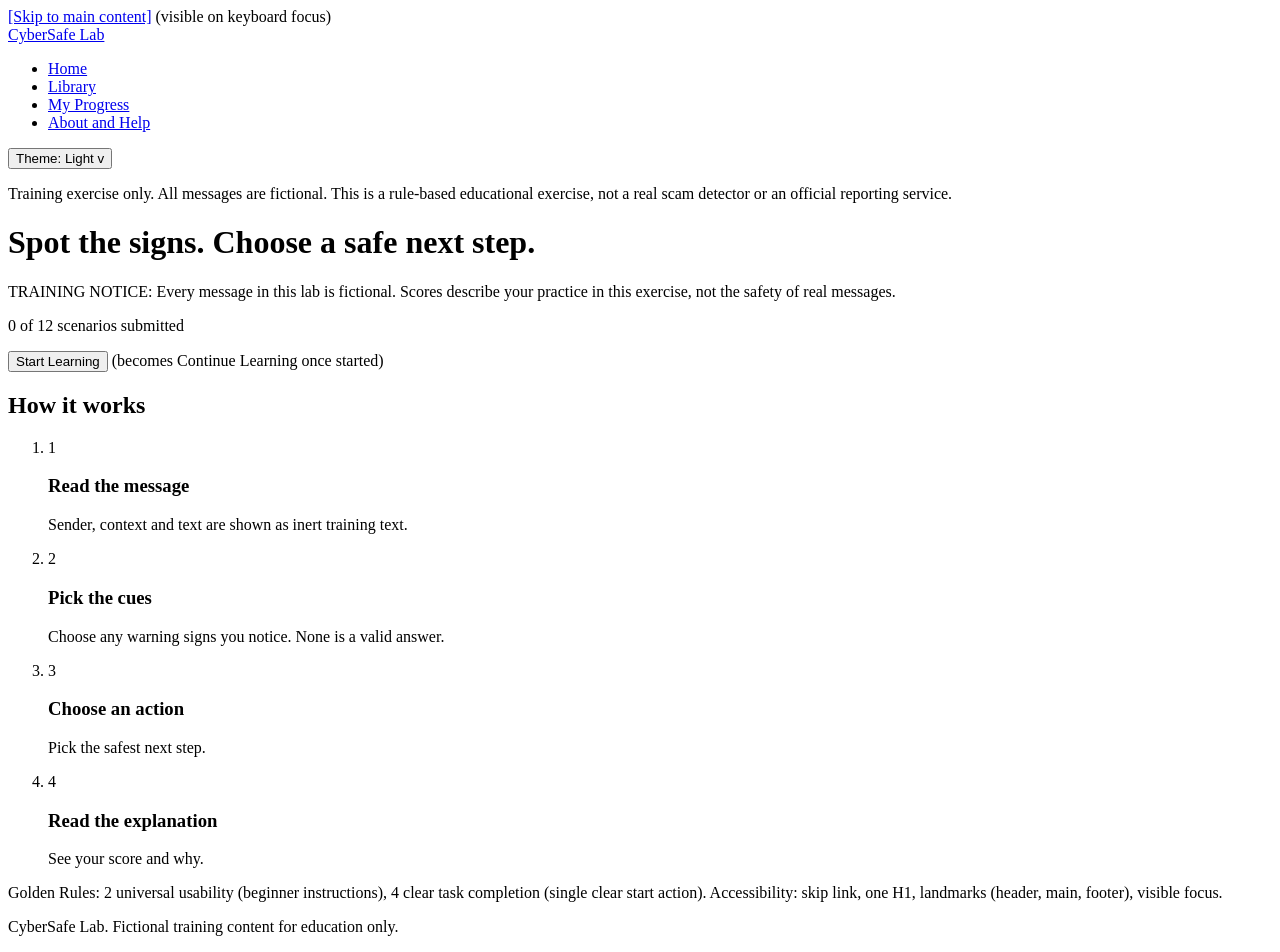
==== Home.html @ 0980a62c "home page committed" ====
<!DOCTYPE html>
<html lang="en" data-theme="light">
<head>
  <meta charset="UTF-8">
  <meta name="viewport" content="width=device-width, initial-scale=1">
  <title>CyberSafe Lab | Home</title>
  <link rel="stylesheet" href="style.css">
</head>
<body>
  <div class="skip-bar">
    <a class="skip-link" href="#main">[Skip to main content]</a>
    <span class="skip-hint">(visible on keyboard focus)</span>
  </div>

  <header class="site-header">
    <div class="header-inner">
      <a class="brand" href="index.html">CyberSafe Lab</a>
      <nav aria-label="Main">
        <ul class="nav-list">
          <li><a href="index.html" aria-current="page">Home</a></li>
          <li><a href="library.html">Library</a></li>
          <li><a href="progress.html">My Progress</a></li>
          <li><a href="about.html">About and Help</a></li>
        </ul>
      </nav>

      <div class="theme-picker">
        <button id="theme-btn" class="theme-btn" type="button"
                aria-haspopup="true" aria-expanded="false" aria-controls="theme-menu">
          Theme: <span id="theme-label">Light</span> <span aria-hidden="true" class="chev">v</span>
        </button>
        <ul id="theme-menu" class="theme-menu" role="menu" hidden>
          <li role="none"><button role="menuitemradio" aria-checked="true"  data-theme="light"    type="button">Light</button></li>
          <li role="none"><button role="menuitemradio" aria-checked="false" data-theme="dark"     type="button">Dark</button></li>
          <li role="none"><button role="menuitemradio" aria-checked="false" data-theme="contrast" type="button">High contrast</button></li>
        </ul>
      </div>
    </div>
  </header>

  <div class="disclaimer-bar">
    <p>Training exercise only. All messages are fictional. This is a rule-based educational exercise, not a real scam detector or an official reporting service.</p>
  </div>

  <main id="main" tabindex="-1">
    <h1>Spot the signs. Choose a safe next step.</h1>

    <p class="notice" role="note">TRAINING NOTICE: Every message in this lab is fictional. Scores describe your practice in this exercise, not the safety of real messages.</p>

    <div class="start-row">
      <p class="count" id="count"><span id="done">0</span> of <span id="total">12</span> scenarios submitted</p>
      <button id="start-btn" class="btn-primary" type="button">Start Learning</button>
      <span class="hint">(becomes Continue Learning once started)</span>
    </div>
    <p id="status" class="sr-status" role="status" aria-live="polite"></p>

    <section aria-labelledby="how-title">
      <h2 id="how-title">How it works</h2>
      <ol class="steps">
        <li class="card"><span class="num" aria-hidden="true">1</span><h3>Read the message</h3><p>Sender, context and text are shown as inert training text.</p></li>
        <li class="card"><span class="num" aria-hidden="true">2</span><h3>Pick the cues</h3><p>Choose any warning signs you notice. None is a valid answer.</p></li>
        <li class="card"><span class="num" aria-hidden="true">3</span><h3>Choose an action</h3><p>Pick the safest next step.</p></li>
        <li class="card"><span class="num" aria-hidden="true">4</span><h3>Read the explanation</h3><p>See your score and why.</p></li>
      </ol>
    </section>

    <p class="rules">Golden Rules: 2 universal usability (beginner instructions), 4 clear task completion (single clear start action). Accessibility: skip link, one H1, landmarks (header, main, footer), visible focus.</p>
  </main>

  <footer class="site-footer">
    <p>CyberSafe Lab. Fictional training content for education only.</p>
  </footer>

  <script src="script.js"></script>
</body>
</html>
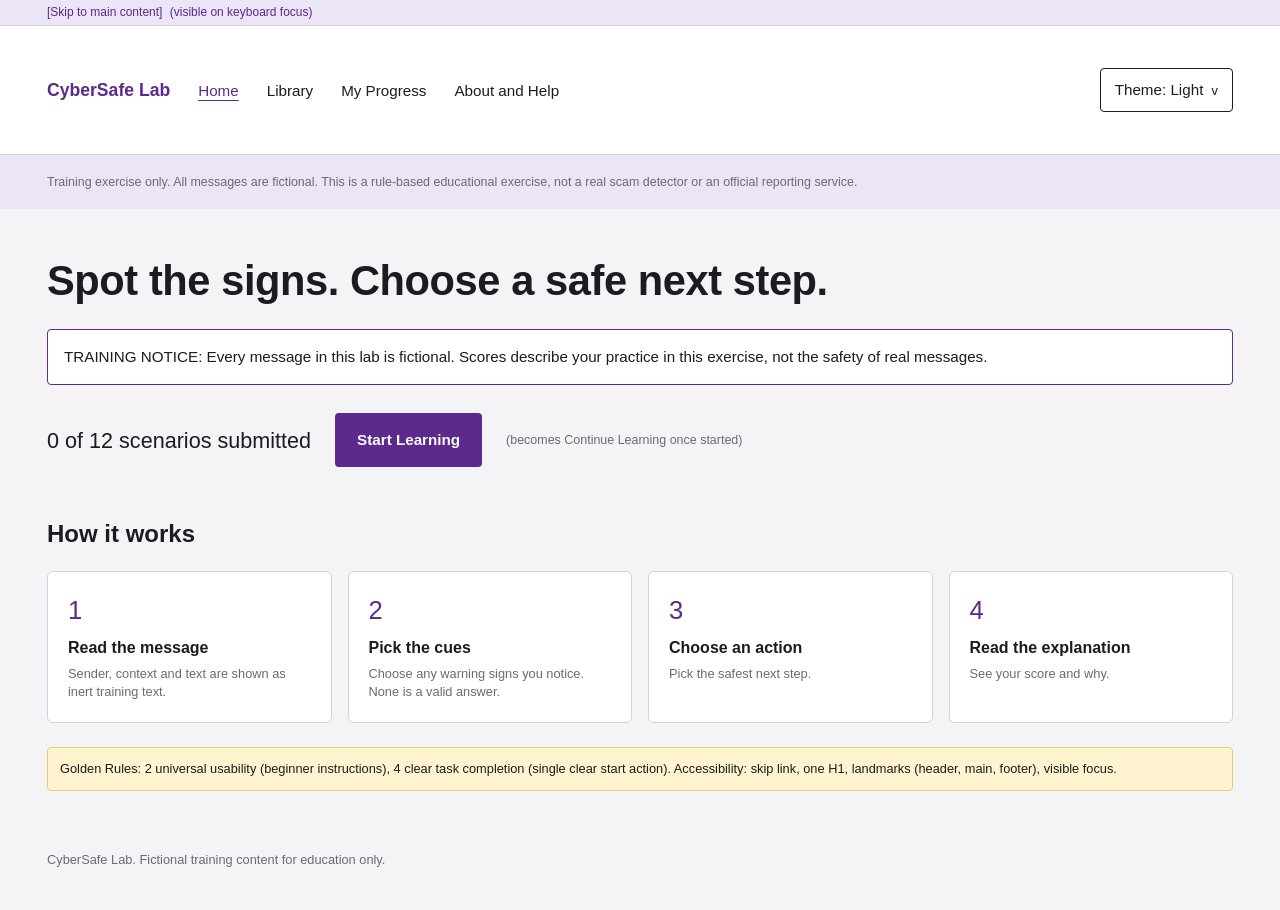
==== commit 1cba3847: "Completed Home page" ====
--- a/Home.html
+++ b/Home.html
@@ -4,7 +4,138 @@
   <meta charset="UTF-8">
   <meta name="viewport" content="width=device-width, initial-scale=1">
   <title>CyberSafe Lab | Home</title>
-  <link rel="stylesheet" href="style.css">
+  <style>
+:root {
+  --bg: #f4f4f7;
+  --surface: #ffffff;
+  --text: #1c1b22;
+  --muted: #6b6a75;
+  --brand: #5b2a8c;
+  --brand-hover: #491f73;
+  --on-brand: #ffffff;
+  --tint: #ece4f7;
+  --border: #d3d1da;
+  --warn-bg: #fff4cf;
+  --warn-border: #e8cf6a;
+  --focus: #1a5fd0;
+  --font: "Inter", "Segoe UI", Roboto, Helvetica, Arial, sans-serif;
+}
+[data-theme="dark"] {
+  --bg: #16151b; --surface: #1f1e26; --text: #f1f0f5; --muted: #a9a7b4;
+  --brand: #b995e8; --brand-hover: #cdb1f2; --on-brand: #1a1224;
+  --tint: #2a2438; --border: #3d3b49; --warn-bg: #33290f; --warn-border: #7a6420; --focus: #7db0ff;
+}
+[data-theme="contrast"] {
+  --bg: #ffffff; --surface: #ffffff; --text: #000000; --muted: #222222;
+  --brand: #3a0f66; --brand-hover: #000000; --on-brand: #ffffff;
+  --tint: #ffffff; --border: #000000; --warn-bg: #ffffff; --warn-border: #000000; --focus: #0000ee;
+}
+
+* { box-sizing: border-box; }
+html { font-size: 16px; }
+body {
+  margin: 0; background: var(--bg); color: var(--text);
+  font-family: var(--font); line-height: 1.45;
+}
+a { color: inherit; }
+:focus-visible { outline: 3px solid var(--focus); outline-offset: 2px; }
+
+/* Skip bar */
+.skip-bar { background: var(--tint); font-size: 0.75rem; padding: 4px 47px; }
+.skip-bar a { color: var(--brand); text-decoration: none; }
+.skip-bar a:hover { text-decoration: underline; }
+.skip-hint { color: var(--brand); margin-left: 4px; }
+
+/* Header */
+.site-header { background: var(--surface); border: 1px solid var(--border); border-left: 0; border-right: 0; }
+.header-inner {
+  display: flex; align-items: center; gap: 28px;
+  min-height: 128px; padding: 0 47px; flex-wrap: wrap;
+}
+.brand { color: var(--brand); font-weight: 600; font-size: 1.1rem; text-decoration: none; }
+.nav-list { display: flex; gap: 28px; list-style: none; margin: 0; padding: 0; flex-wrap: wrap; }
+.nav-list a { text-decoration: none; font-size: 0.95rem; padding: 4px 0; }
+.nav-list a:hover { text-decoration: underline; }
+.nav-list a[aria-current="page"] { color: var(--brand); text-decoration: underline; text-underline-offset: 4px; }
+
+.theme-picker { margin-left: auto; position: relative; }
+.theme-btn {
+  font: inherit; font-size: 0.95rem; color: var(--text); background: var(--surface);
+  border: 1px solid var(--text); border-radius: 4px; padding: 10px 14px; cursor: pointer;
+}
+.theme-btn:hover { background: var(--tint); }
+.chev { margin-left: 4px; font-size: 0.8rem; }
+.theme-menu {
+  position: absolute; right: 0; top: calc(100% + 6px); z-index: 10; min-width: 100%;
+  list-style: none; margin: 0; padding: 4px; background: var(--surface);
+  border: 1px solid var(--border); border-radius: 4px; box-shadow: 0 6px 18px rgba(0,0,0,.15);
+}
+.theme-menu[hidden] { display: none; }
+.theme-menu button {
+  width: 100%; text-align: left; font: inherit; font-size: 0.95rem; color: var(--text);
+  background: none; border: 0; padding: 8px 12px; cursor: pointer; border-radius: 3px; white-space: nowrap;
+}
+.theme-menu button:hover { background: var(--tint); }
+.theme-menu button[aria-checked="true"] { font-weight: 600; color: var(--brand); }
+.theme-menu button[aria-checked="true"]::after { content: " \2713"; }
+
+/* Disclaimer */
+.disclaimer-bar { background: var(--tint); padding: 18px 47px; }
+.disclaimer-bar p { margin: 0; font-size: 0.78rem; color: var(--muted); }
+
+/* Main */
+main { padding: 48px 47px 40px; max-width: 1312px; margin: 0 auto; outline: none; }
+h1 { font-size: 2.6rem; line-height: 1.15; margin: 0 0 24px; font-weight: 700; letter-spacing: -0.01em; }
+.notice {
+  margin: 0 0 28px; padding: 16px 16px; background: var(--surface);
+  border: 1px solid var(--brand); border-radius: 4px; font-size: 0.95rem;
+}
+.start-row { display: flex; align-items: center; gap: 24px; flex-wrap: wrap; margin-bottom: 34px; }
+.count { margin: 0; font-size: 1.35rem; font-weight: 500; }
+.btn-primary {
+  font: inherit; font-size: 0.95rem; font-weight: 600; cursor: pointer;
+  background: var(--brand); color: var(--on-brand); border: 2px solid var(--brand);
+  border-radius: 4px; padding: 14px 20px;
+}
+.btn-primary:hover { background: var(--brand-hover); border-color: var(--brand-hover); }
+.btn-primary:active { transform: translateY(1px); }
+.hint { font-size: 0.78rem; color: var(--muted); }
+.sr-status { margin: -22px 0 20px; font-size: 0.9rem; color: var(--brand); min-height: 1.2em; }
+
+h2 { font-size: 1.5rem; margin: 0 0 20px; font-weight: 600; }
+.steps {
+  list-style: none; margin: 0 0 24px; padding: 0;
+  display: grid; grid-template-columns: repeat(4, 1fr); gap: 16px;
+}
+.card {
+  background: var(--surface); border: 1px solid var(--border); border-radius: 6px;
+  padding: 20px; min-height: 118px;
+}
+.num { display: block; color: var(--brand); font-size: 1.6rem; font-weight: 500; margin-bottom: 6px; }
+.card h3 { margin: 0 0 6px; font-size: 1rem; font-weight: 600; }
+.card p { margin: 0; font-size: 0.8rem; color: var(--muted); }
+
+.rules {
+  margin: 0; padding: 12px; font-size: 0.8rem; background: var(--warn-bg);
+  border: 1px solid var(--warn-border); border-radius: 4px;
+}
+
+.site-footer { padding: 20px 47px 40px; font-size: 0.8rem; color: var(--muted); }
+.site-footer p { margin: 0; }
+
+@media (max-width: 900px) {
+  .steps { grid-template-columns: repeat(2, 1fr); }
+  .header-inner { min-height: 0; padding: 20px 24px; }
+  main, .skip-bar, .disclaimer-bar, .site-footer { padding-left: 24px; padding-right: 24px; }
+  h1 { font-size: 2rem; }
+}
+@media (max-width: 520px) {
+  .steps { grid-template-columns: 1fr; }
+  .theme-picker { margin-left: 0; }
+}
+@media (prefers-reduced-motion: reduce) { * { transition: none !important; } }
+
+</style>
 </head>
 <body>
   <div class="skip-bar">
@@ -71,6 +202,110 @@
     <p>CyberSafe Lab. Fictional training content for education only.</p>
   </footer>
 
-  <script src="script.js"></script>
+  <script>
+(function () {
+  'use strict';
+
+  var TOTAL = 12;
+  var START_URL = null; // e.g. 'scenario.html' once you build the scenario page
+
+  // Safe storage helpers (storage can be blocked)
+  function load(key, fallback) {
+    try { var v = localStorage.getItem(key); return v === null ? fallback : v; }
+    catch (e) { return fallback; }
+  }
+  function save(key, value) {
+    try { localStorage.setItem(key, value); } catch (e) { /* ignore */ }
+  }
+
+  /* ---------- Progress + Start button ---------- */
+  var done = parseInt(load('csl-done', '0'), 10) || 0;
+  var started = load('csl-started', 'false') === 'true';
+
+  var doneEl = document.getElementById('done');
+  var totalEl = document.getElementById('total');
+  var startBtn = document.getElementById('start-btn');
+  var statusEl = document.getElementById('status');
+
+  function renderProgress() {
+    doneEl.textContent = done;
+    totalEl.textContent = TOTAL;
+    startBtn.textContent = started ? 'Continue Learning' : 'Start Learning';
+  }
+
+  startBtn.addEventListener('click', function () {
+    var first = !started;
+    started = true;
+    save('csl-started', 'true');
+    renderProgress();
+    statusEl.textContent = first
+      ? 'Learning started. Scenario 1 of ' + TOTAL + ' is ready.'
+      : 'Continuing at scenario ' + Math.min(done + 1, TOTAL) + ' of ' + TOTAL + '.';
+    if (START_URL) window.location.href = START_URL;
+  });
+
+  /* ---------- Theme picker ---------- */
+  var root = document.documentElement;
+  var themeBtn = document.getElementById('theme-btn');
+  var themeMenu = document.getElementById('theme-menu');
+  var themeLabel = document.getElementById('theme-label');
+  var items = Array.prototype.slice.call(themeMenu.querySelectorAll('button'));
+  var names = { light: 'Light', dark: 'Dark', contrast: 'High contrast' };
+
+  function applyTheme(theme) {
+    if (!names[theme]) theme = 'light';
+    root.setAttribute('data-theme', theme);
+    themeLabel.textContent = names[theme];
+    items.forEach(function (b) {
+      b.setAttribute('aria-checked', String(b.dataset.theme === theme));
+    });
+    save('csl-theme', theme);
+  }
+
+  function openMenu() {
+    themeMenu.hidden = false;
+    themeBtn.setAttribute('aria-expanded', 'true');
+    var current = items.filter(function (b) { return b.getAttribute('aria-checked') === 'true'; })[0];
+    (current || items[0]).focus();
+  }
+  function closeMenu(returnFocus) {
+    themeMenu.hidden = true;
+    themeBtn.setAttribute('aria-expanded', 'false');
+    if (returnFocus) themeBtn.focus();
+  }
+
+  themeBtn.addEventListener('click', function () {
+    themeMenu.hidden ? openMenu() : closeMenu(false);
+  });
+  items.forEach(function (b) {
+    b.addEventListener('click', function () {
+      applyTheme(b.dataset.theme);
+      closeMenu(true);
+    });
+  });
+  themeMenu.addEventListener('keydown', function (e) {
+    var i = items.indexOf(document.activeElement);
+    if (e.key === 'ArrowDown') { e.preventDefault(); items[(i + 1) % items.length].focus(); }
+    else if (e.key === 'ArrowUp') { e.preventDefault(); items[(i - 1 + items.length) % items.length].focus(); }
+    else if (e.key === 'Escape') { closeMenu(true); }
+    else if (e.key === 'Tab') { closeMenu(false); }
+  });
+  document.addEventListener('click', function (e) {
+    if (!themeMenu.hidden && !themeMenu.contains(e.target) && e.target !== themeBtn && !themeBtn.contains(e.target)) {
+      closeMenu(false);
+    }
+  });
+
+  // Skip link: move focus to main
+  document.querySelector('.skip-link').addEventListener('click', function () {
+    var main = document.getElementById('main');
+    setTimeout(function () { main.focus(); }, 0);
+  });
+
+  applyTheme(load('csl-theme', 'light'));
+  renderProgress();
+})();
+
+</script>
 </body>
-</html>+</html>
